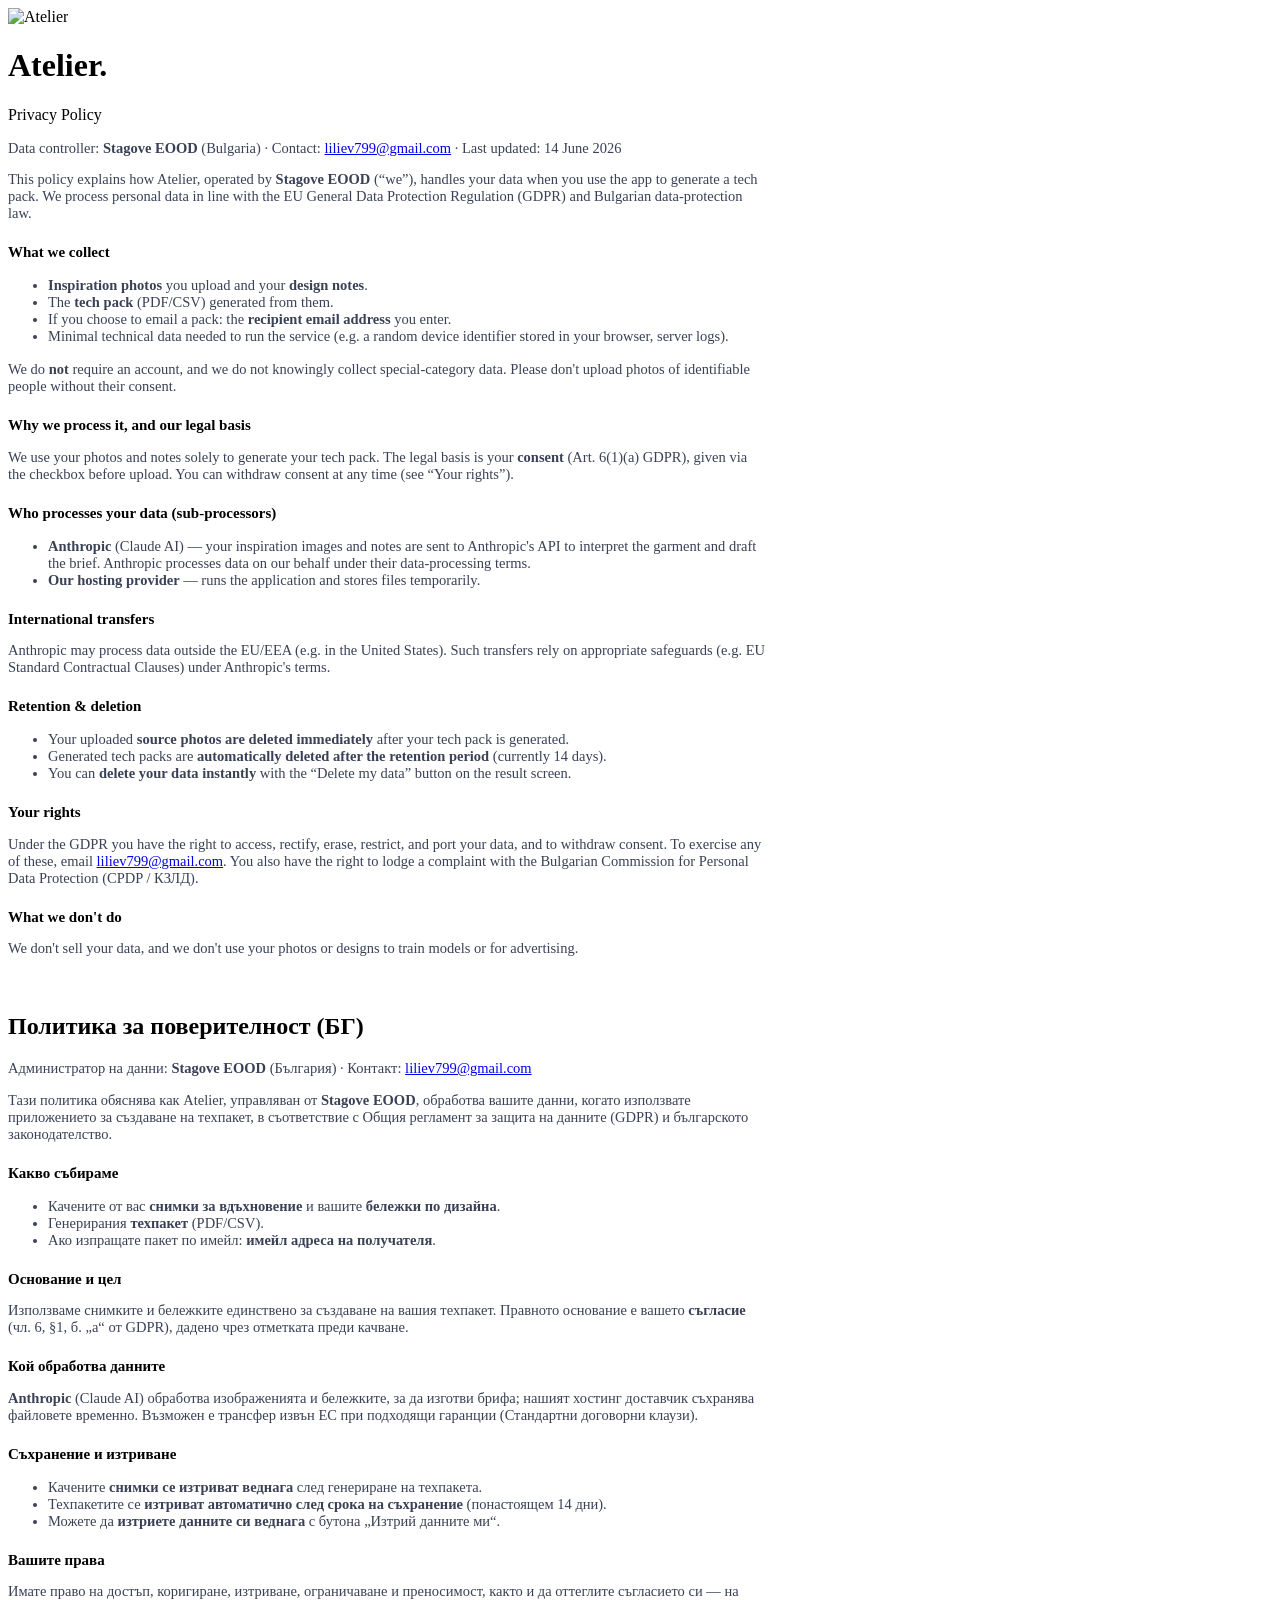
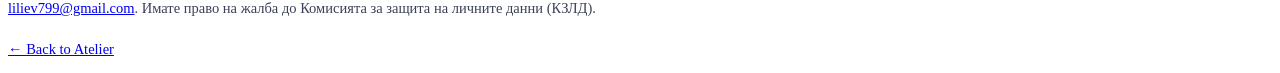
==== src/web/static/privacy.html @ b60d360d "Atelier: web app (PWA), freemium+owner unlock, privacy/terms, deploy config Single-screen installabl" ====
<!doctype html>
<html lang="en">
<head>
<meta charset="utf-8"/>
<meta name="viewport" content="width=device-width, initial-scale=1"/>
<title>Atelier — Privacy Policy</title>
<link rel="stylesheet" href="/styles.css"/>
<style>.wrap{max-width:760px}.card p,.card li{color:#3a4156;font-size:14.5px}.card h3{margin:22px 0 6px;font-size:15px}.meta{color:var(--muted);font-size:12.5px}</style>
</head>
<body>
<div class="wrap">
  <header class="brand">
    <img class="icon" src="/atelier-icon.svg" alt="Atelier"/>
    <div class="brandtext"><h1>Atelier<b>.</b></h1><p class="tag">Privacy Policy</p></div>
  </header>
  <div class="card">
    <p class="meta">Data controller: <b>Stagove EOOD</b> (Bulgaria) · Contact: <a href="mailto:liliev799@gmail.com">liliev799@gmail.com</a> · Last updated: 14 June 2026</p>

    <p>This policy explains how Atelier, operated by <b>Stagove EOOD</b> (“we”), handles your data when you use the app to generate a tech pack. We process personal data in line with the EU General Data Protection Regulation (GDPR) and Bulgarian data-protection law.</p>

    <h3>What we collect</h3>
    <ul>
      <li><b>Inspiration photos</b> you upload and your <b>design notes</b>.</li>
      <li>The <b>tech pack</b> (PDF/CSV) generated from them.</li>
      <li>If you choose to email a pack: the <b>recipient email address</b> you enter.</li>
      <li>Minimal technical data needed to run the service (e.g. a random device identifier stored in your browser, server logs).</li>
    </ul>
    <p>We do <b>not</b> require an account, and we do not knowingly collect special-category data. Please don't upload photos of identifiable people without their consent.</p>

    <h3>Why we process it, and our legal basis</h3>
    <p>We use your photos and notes solely to generate your tech pack. The legal basis is your <b>consent</b> (Art. 6(1)(a) GDPR), given via the checkbox before upload. You can withdraw consent at any time (see “Your rights”).</p>

    <h3>Who processes your data (sub-processors)</h3>
    <ul>
      <li><b>Anthropic</b> (Claude AI) — your inspiration images and notes are sent to Anthropic's API to interpret the garment and draft the brief. Anthropic processes data on our behalf under their data-processing terms.</li>
      <li><b>Our hosting provider</b> — runs the application and stores files temporarily.</li>
    </ul>

    <h3>International transfers</h3>
    <p>Anthropic may process data outside the EU/EEA (e.g. in the United States). Such transfers rely on appropriate safeguards (e.g. EU Standard Contractual Clauses) under Anthropic's terms.</p>

    <h3>Retention &amp; deletion</h3>
    <ul>
      <li>Your uploaded <b>source photos are deleted immediately</b> after your tech pack is generated.</li>
      <li>Generated tech packs are <b>automatically deleted after the retention period</b> (currently 14 days).</li>
      <li>You can <b>delete your data instantly</b> with the “Delete my data” button on the result screen.</li>
    </ul>

    <h3>Your rights</h3>
    <p>Under the GDPR you have the right to access, rectify, erase, restrict, and port your data, and to withdraw consent. To exercise any of these, email <a href="mailto:liliev799@gmail.com">liliev799@gmail.com</a>. You also have the right to lodge a complaint with the Bulgarian Commission for Personal Data Protection (CPDP / КЗЛД).</p>

    <h3>What we don't do</h3>
    <p>We don't sell your data, and we don't use your photos or designs to train models or for advertising.</p>

    <hr style="margin:28px 0;border:none;border-top:1px solid var(--line)"/>

    <h2 class="section">Политика за поверителност (БГ)</h2>
    <p class="meta">Администратор на данни: <b>Stagove EOOD</b> (България) · Контакт: <a href="mailto:liliev799@gmail.com">liliev799@gmail.com</a></p>
    <p>Тази политика обяснява как Atelier, управляван от <b>Stagove EOOD</b>, обработва вашите данни, когато използвате приложението за създаване на техпакет, в съответствие с Общия регламент за защита на данните (GDPR) и българското законодателство.</p>
    <h3>Какво събираме</h3>
    <ul>
      <li>Качените от вас <b>снимки за вдъхновение</b> и вашите <b>бележки по дизайна</b>.</li>
      <li>Генерирания <b>техпакет</b> (PDF/CSV).</li>
      <li>Ако изпращате пакет по имейл: <b>имейл адреса на получателя</b>.</li>
    </ul>
    <h3>Основание и цел</h3>
    <p>Използваме снимките и бележките единствено за създаване на вашия техпакет. Правното основание е вашето <b>съгласие</b> (чл. 6, §1, б. „а“ от GDPR), дадено чрез отметката преди качване.</p>
    <h3>Кой обработва данните</h3>
    <p><b>Anthropic</b> (Claude AI) обработва изображенията и бележките, за да изготви брифа; нашият хостинг доставчик съхранява файловете временно. Възможен е трансфер извън ЕС при подходящи гаранции (Стандартни договорни клаузи).</p>
    <h3>Съхранение и изтриване</h3>
    <ul>
      <li>Качените <b>снимки се изтриват веднага</b> след генериране на техпакета.</li>
      <li>Техпакетите се <b>изтриват автоматично след срока на съхранение</b> (понастоящем 14 дни).</li>
      <li>Можете да <b>изтриете данните си веднага</b> с бутона „Изтрий данните ми“.</li>
    </ul>
    <h3>Вашите права</h3>
    <p>Имате право на достъп, коригиране, изтриване, ограничаване и преносимост, както и да оттеглите съгласието си — на <a href="mailto:liliev799@gmail.com">liliev799@gmail.com</a>. Имате право на жалба до Комисията за защита на личните данни (КЗЛД).</p>

    <p style="margin-top:24px"><a href="/">← Back to Atelier</a></p>
  </div>
</div>
</body>
</html>
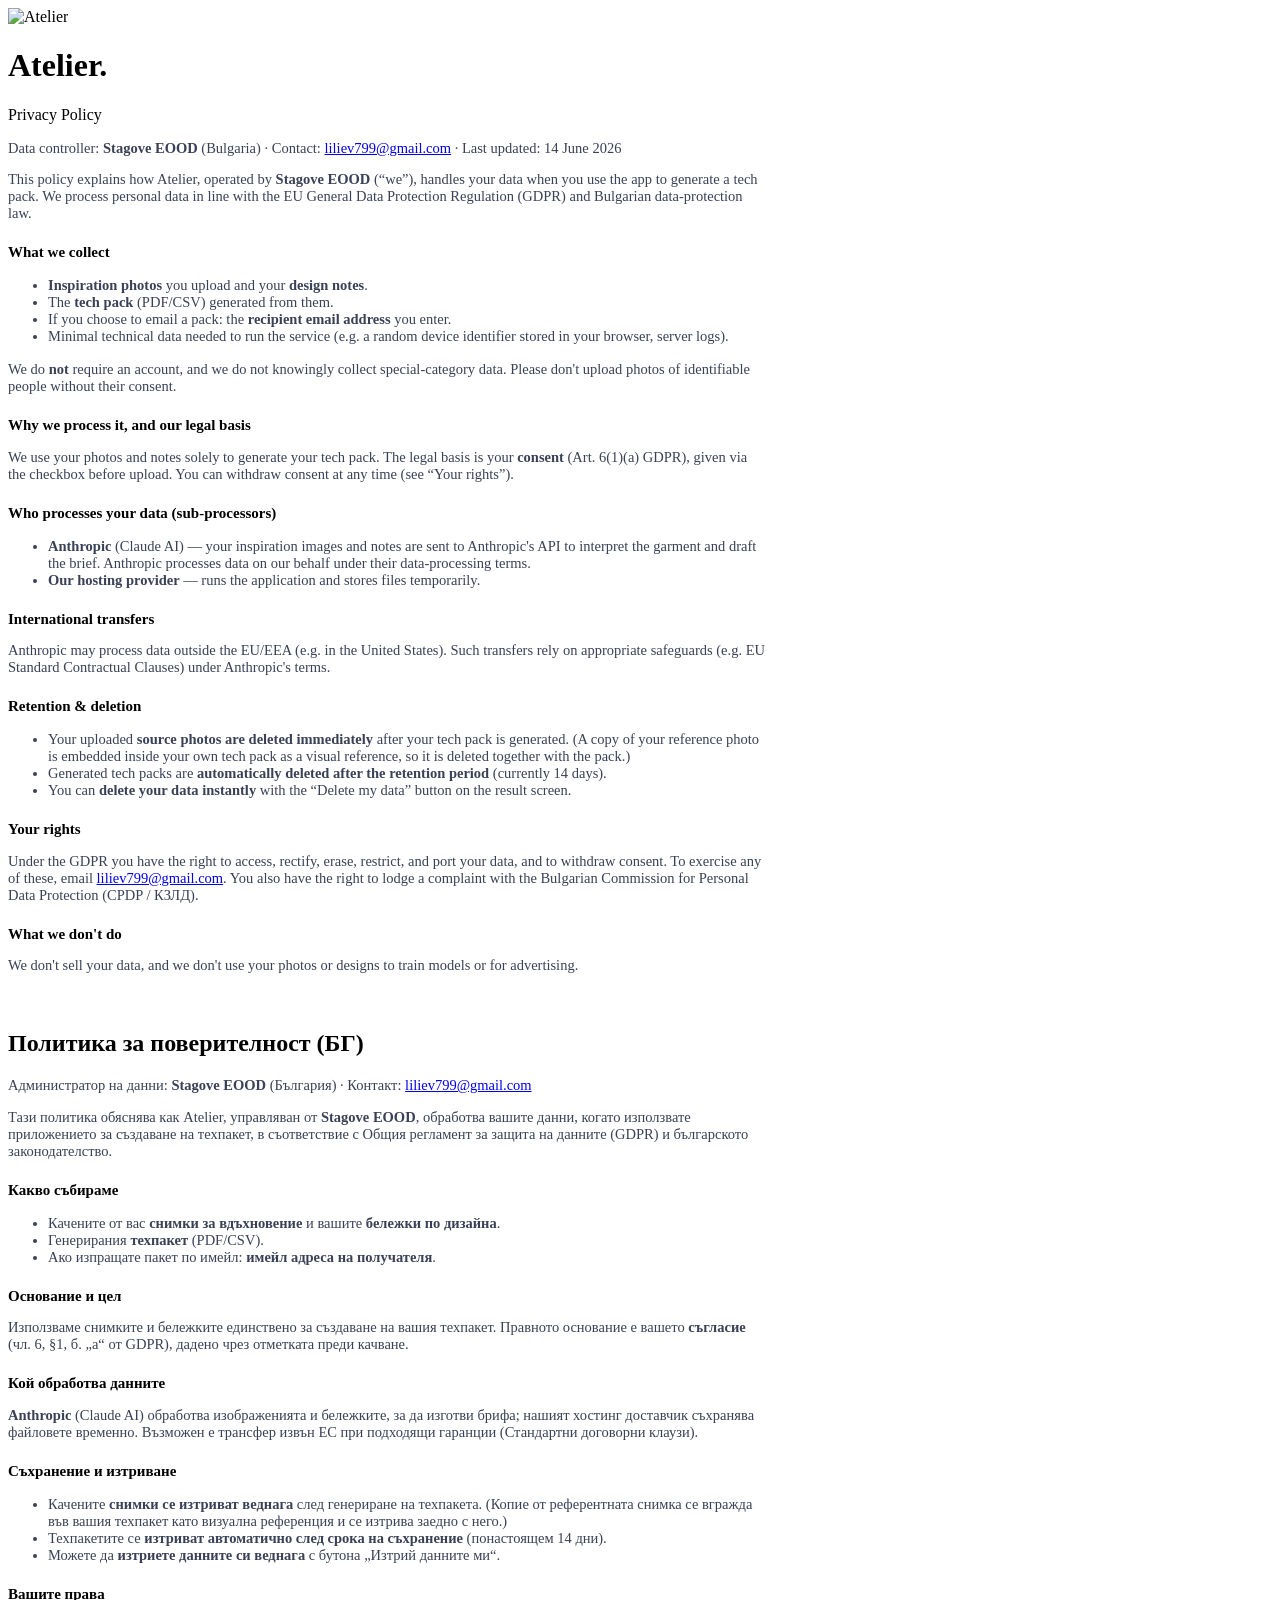
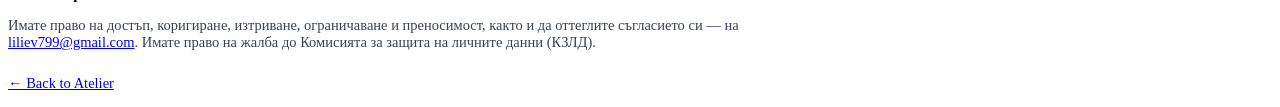
==== commit adc1b970: "Embed uploaded reference photo(s) in the tech pack; fix header separators The PDF now shows the user" ====
--- a/src/web/static/privacy.html
+++ b/src/web/static/privacy.html
@@ -41,7 +41,7 @@
 
     <h3>Retention &amp; deletion</h3>
     <ul>
-      <li>Your uploaded <b>source photos are deleted immediately</b> after your tech pack is generated.</li>
+      <li>Your uploaded <b>source photos are deleted immediately</b> after your tech pack is generated. (A copy of your reference photo is embedded inside your own tech pack as a visual reference, so it is deleted together with the pack.)</li>
       <li>Generated tech packs are <b>automatically deleted after the retention period</b> (currently 14 days).</li>
       <li>You can <b>delete your data instantly</b> with the “Delete my data” button on the result screen.</li>
     </ul>
@@ -69,7 +69,7 @@
     <p><b>Anthropic</b> (Claude AI) обработва изображенията и бележките, за да изготви брифа; нашият хостинг доставчик съхранява файловете временно. Възможен е трансфер извън ЕС при подходящи гаранции (Стандартни договорни клаузи).</p>
     <h3>Съхранение и изтриване</h3>
     <ul>
-      <li>Качените <b>снимки се изтриват веднага</b> след генериране на техпакета.</li>
+      <li>Качените <b>снимки се изтриват веднага</b> след генериране на техпакета. (Копие от референтната снимка се вгражда във вашия техпакет като визуална референция и се изтрива заедно с него.)</li>
       <li>Техпакетите се <b>изтриват автоматично след срока на съхранение</b> (понастоящем 14 дни).</li>
       <li>Можете да <b>изтриете данните си веднага</b> с бутона „Изтрий данните ми“.</li>
     </ul>
